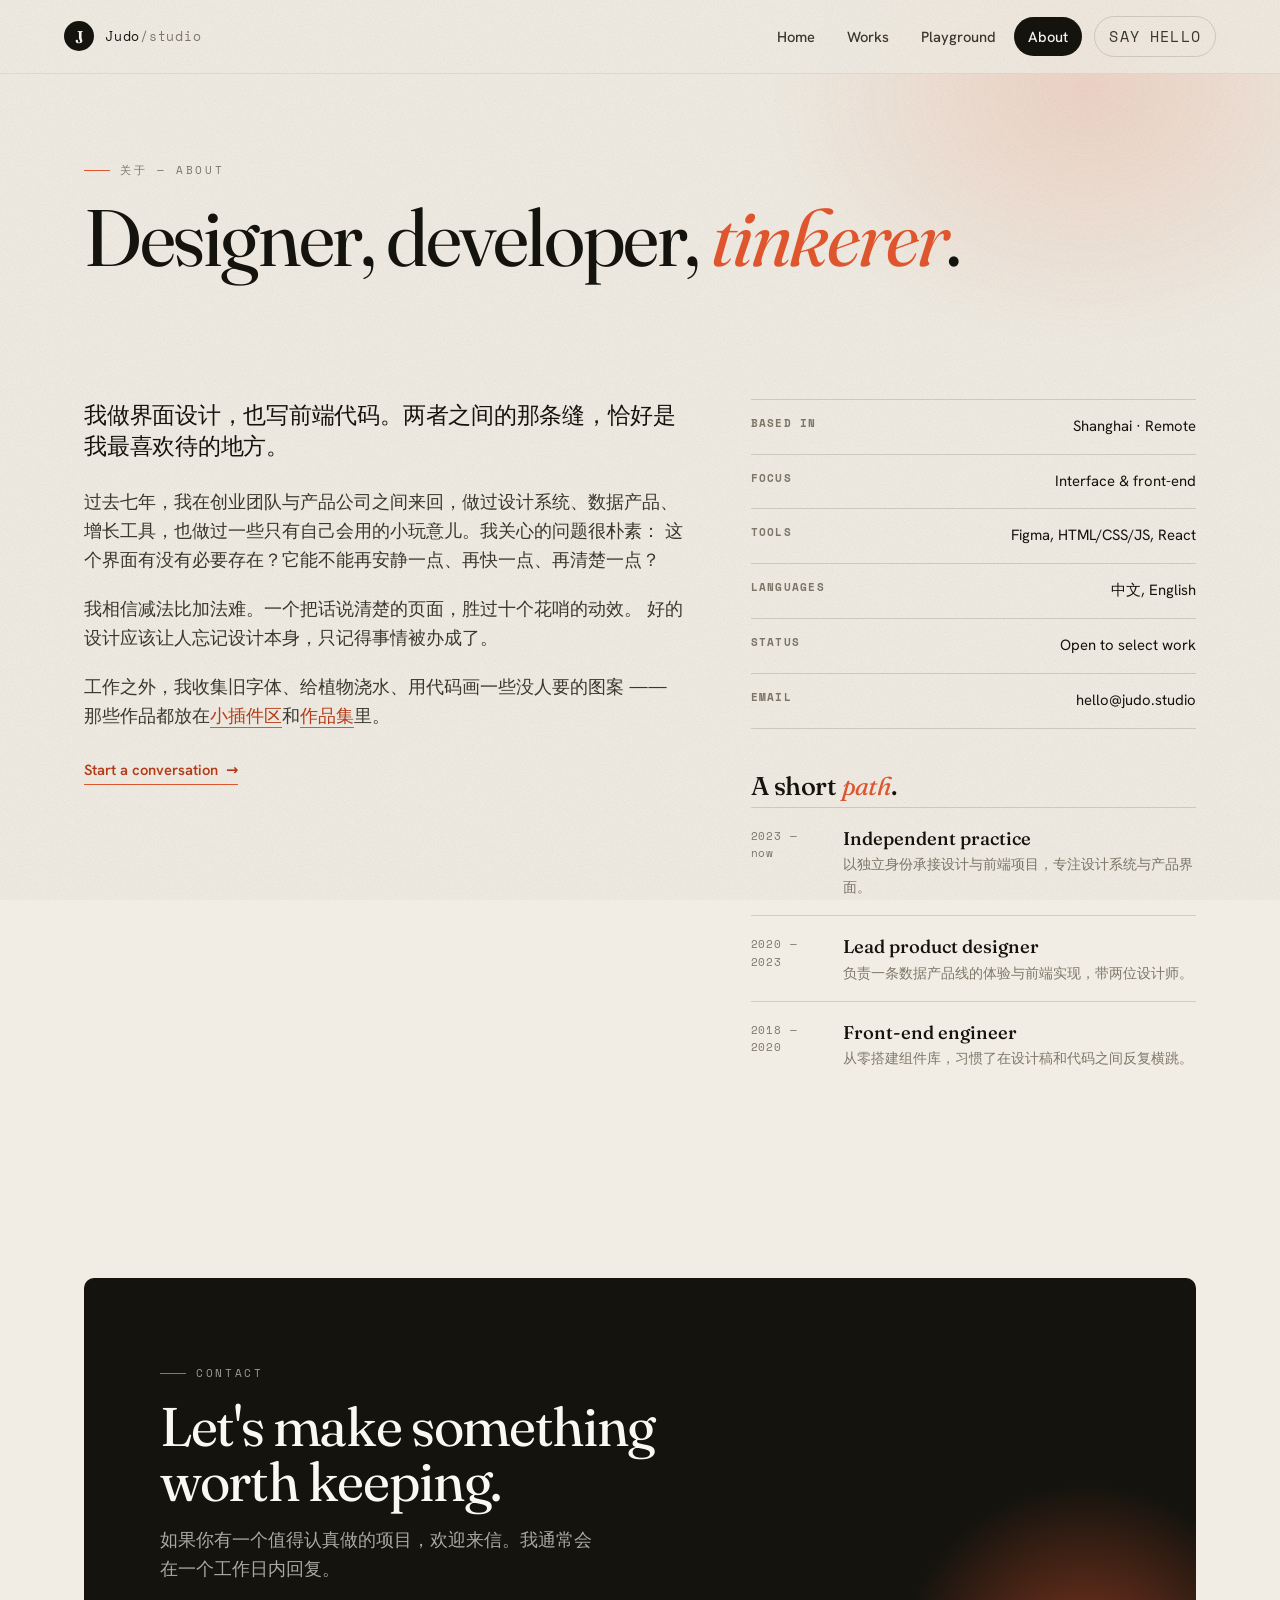
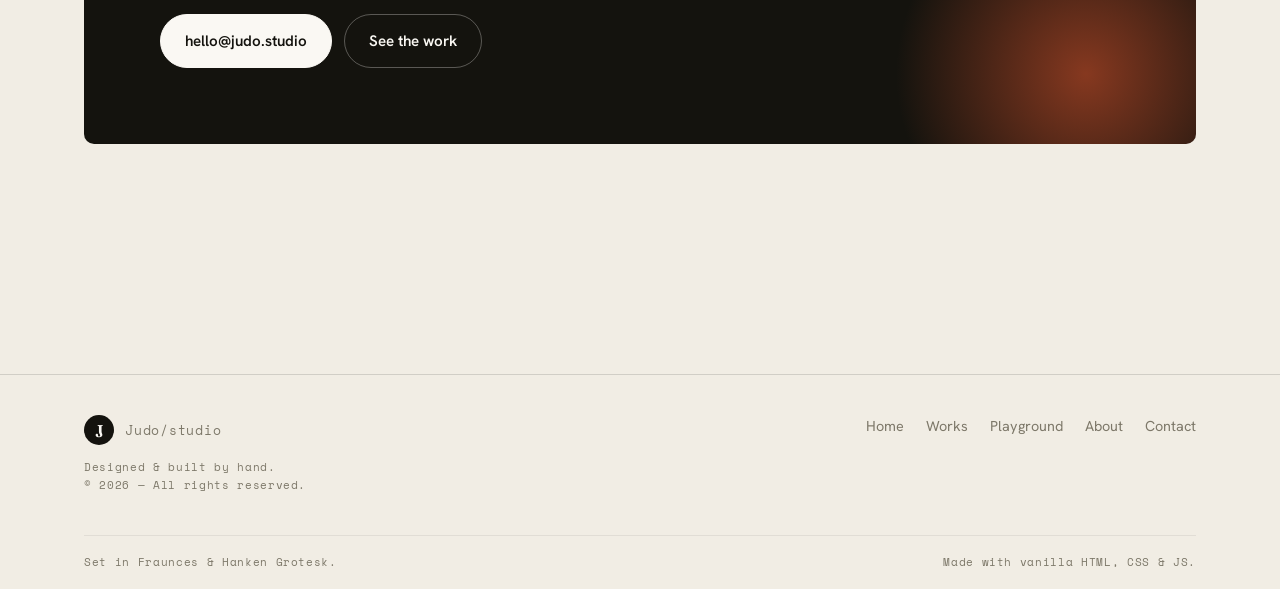
==== about.html @ c6990fbd "Add personal portfolio site with works and interactive playground Static site (plain HTML/CSS/JS, no" ====
<!DOCTYPE html>
<html lang="zh-CN">
<head>
<meta charset="UTF-8">
<meta name="viewport" content="width=device-width, initial-scale=1">
<title>About — Judo / Studio</title>
<meta name="description" content="About Judo — a designer and front-end developer focused on calm, considered interfaces. Get in touch.">
<meta name="theme-color" content="#f1ede4">
<link rel="stylesheet" href="assets/css/fonts.css">
<link rel="stylesheet" href="assets/css/style.css">
</head>
<body data-page="about">
<div class="page-glow" aria-hidden="true"></div>

<header class="site-header">
  <div class="wrap">
    <a class="brand" href="index.html" aria-label="Judo Studio — home">
      <span class="brand-mark">J</span>
      <span class="brand-text">Judo<em>/studio</em></span>
    </a>
    <nav class="nav" id="site-nav" aria-label="Primary">
      <a href="index.html">Home</a>
      <a href="works.html">Works</a>
      <a href="playground.html">Playground</a>
      <a href="about.html" aria-current="page">About</a>
      <a class="nav-cta" href="#contact">Say hello</a>
    </nav>
    <button class="nav-toggle" aria-label="Toggle navigation" aria-expanded="false" aria-controls="site-nav"><span></span></button>
  </div>
</header>

<main>
  <section class="page-intro wrap">
    <span class="eyebrow">关于 — About</span>
    <h1 style="margin-top:18px">Designer, developer, <em>tinkerer</em>.</h1>
  </section>

  <section class="section section--tight wrap">
    <div class="about-grid">
      <div class="prose reveal">
        <p>
          我做界面设计，也写前端代码。两者之间的那条缝，恰好是我最喜欢待的地方。
        </p>
        <p>
          过去七年，我在创业团队与产品公司之间来回，做过设计系统、数据产品、
          增长工具，也做过一些只有自己会用的小玩意儿。我关心的问题很朴素：
          这个界面有没有必要存在？它能不能再安静一点、再快一点、再清楚一点？
        </p>
        <p>
          我相信减法比加法难。一个把话说清楚的页面，胜过十个花哨的动效。
          好的设计应该让人忘记设计本身，只记得事情被办成了。
        </p>
        <p>
          工作之外，我收集旧字体、给植物浇水、用代码画一些没人要的图案 ——
          那些作品都放在<a href="playground.html">小插件区</a>和<a href="works.html">作品集</a>里。
        </p>
        <a class="textlink" href="#contact" style="margin-top:6px">Start a conversation <span aria-hidden="true">→</span></a>
      </div>

      <aside class="reveal">
        <ul class="fact-list">
          <li><b>Based in</b><span>Shanghai · Remote</span></li>
          <li><b>Focus</b><span>Interface &amp; front-end</span></li>
          <li><b>Tools</b><span>Figma, HTML/CSS/JS, React</span></li>
          <li><b>Languages</b><span>中文, English</span></li>
          <li><b>Status</b><span>Open to select work</span></li>
          <li><b>Email</b><a href="mailto:hello@judo.studio">hello@judo.studio</a></li>
        </ul>

        <h3 class="section-title" style="font-size:1.6rem;margin-top:44px">A short <em>path</em>.</h3>
        <ul class="timeline">
          <li>
            <time>2023 — now</time>
            <div><h4>Independent practice</h4><p>以独立身份承接设计与前端项目，专注设计系统与产品界面。</p></div>
          </li>
          <li>
            <time>2020 — 2023</time>
            <div><h4>Lead product designer</h4><p>负责一条数据产品线的体验与前端实现，带两位设计师。</p></div>
          </li>
          <li>
            <time>2018 — 2020</time>
            <div><h4>Front-end engineer</h4><p>从零搭建组件库，习惯了在设计稿和代码之间反复横跳。</p></div>
          </li>
        </ul>
      </aside>
    </div>
  </section>

  <section class="section wrap" id="contact">
    <div class="contact-band reveal">
      <span class="eyebrow" style="color:rgba(250,248,243,.6)">Contact</span>
      <h2 style="margin-top:16px">Let's make something worth keeping.</h2>
      <p>如果你有一个值得认真做的项目，欢迎来信。我通常会在一个工作日内回复。</p>
      <div class="contact-links">
        <a class="btn" href="mailto:hello@judo.studio">hello@judo.studio</a>
        <a class="btn btn--ghost" href="works.html">See the work</a>
      </div>
    </div>
  </section>
</main>

<footer class="site-footer">
  <div class="wrap">
    <div class="footer-grid">
      <div>
        <a class="brand" href="index.html"><span class="brand-mark">J</span><span class="brand-text">Judo<em>/studio</em></span></a>
        <p class="footer-note" style="margin-top:14px">Designed &amp; built by hand.<br>© <span data-year>2026</span> — All rights reserved.</p>
      </div>
      <nav aria-label="Footer">
        <a href="index.html">Home</a>
        <a href="works.html">Works</a>
        <a href="playground.html">Playground</a>
        <a href="about.html">About</a>
        <a href="about.html#contact">Contact</a>
      </nav>
    </div>
    <div class="footer-bottom">
      <span class="footer-note">Set in Fraunces &amp; Hanken Grotesk.</span>
      <span class="footer-note">Made with vanilla HTML, CSS &amp; JS.</span>
    </div>
  </div>
</footer>

<script src="assets/js/main.js"></script>
</body>
</html>
---- assets/css/fonts.css ----
/* Self-hosted webfonts (latin subset) */

@font-face {
  font-family: 'Fraunces';
  font-style: italic;
  font-weight: 300 700;
  font-display: swap;
  src: url('../fonts/fraunces-italic-300-700.woff2') format('woff2');
}

@font-face {
  font-family: 'Fraunces';
  font-style: normal;
  font-weight: 300 700;
  font-display: swap;
  src: url('../fonts/fraunces-normal-300-700.woff2') format('woff2');
}

@font-face {
  font-family: 'Hanken Grotesk';
  font-style: italic;
  font-weight: 400;
  font-display: swap;
  src: url('../fonts/hanken-grotesk-italic-400.woff2') format('woff2');
}

@font-face {
  font-family: 'Hanken Grotesk';
  font-style: normal;
  font-weight: 300 700;
  font-display: swap;
  src: url('../fonts/hanken-grotesk-normal-300-700.woff2') format('woff2');
}

@font-face {
  font-family: 'Space Mono';
  font-style: italic;
  font-weight: 400;
  font-display: swap;
  src: url('../fonts/space-mono-italic-400.woff2') format('woff2');
}

@font-face {
  font-family: 'Space Mono';
  font-style: normal;
  font-weight: 400;
  font-display: swap;
  src: url('../fonts/space-mono-normal-400.woff2') format('woff2');
}

@font-face {
  font-family: 'Space Mono';
  font-style: normal;
  font-weight: 700;
  font-display: swap;
  src: url('../fonts/space-mono-normal-700.woff2') format('woff2');
}
---- assets/css/style.css ----
/* =========================================================
   Judo / Studio — design system
   Warm editorial minimalism: ivory paper, warm ink, vermilion.
   ========================================================= */

:root {
  /* palette */
  --paper:      #f1ede4;
  --paper-2:    #e9e4d8;
  --paper-3:    #faf8f3;
  --ink:        #14130e;
  --ink-soft:   #3a382f;
  --muted:      #7d7869;
  --line:       rgba(20, 19, 14, 0.14);
  --line-soft:  rgba(20, 19, 14, 0.07);
  --accent:     #e4572e;
  --accent-ink: #b83c17;
  --pine:       #1f5c4c;

  /* type */
  --display: "Fraunces", "Iowan Old Style", Georgia, serif;
  --sans:    "Hanken Grotesk", "Helvetica Neue", system-ui, sans-serif;
  --mono:    "Space Mono", ui-monospace, "SFMono-Regular", monospace;

  /* metrics */
  --page: 1240px;
  --gutter: clamp(20px, 5vw, 72px);
  --radius: 4px;
  --radius-lg: 10px;
  --ease: cubic-bezier(0.22, 1, 0.36, 1);

  --header-h: 74px;
}

/* ---------- reset ---------- */
*, *::before, *::after { box-sizing: border-box; }
html { -webkit-text-size-adjust: 100%; scroll-behavior: smooth; }
body {
  margin: 0;
  background: var(--paper);
  color: var(--ink);
  font-family: var(--sans);
  font-size: clamp(16px, 1.02vw + 13px, 18px);
  line-height: 1.6;
  font-weight: 400;
  -webkit-font-smoothing: antialiased;
  text-rendering: optimizeLegibility;
  overflow-x: hidden;
}
img, svg { display: block; max-width: 100%; }
a { color: inherit; text-decoration: none; }
button { font: inherit; color: inherit; cursor: pointer; }
h1, h2, h3, h4, p, figure, blockquote { margin: 0; }
ul { margin: 0; padding: 0; list-style: none; }
input, select, textarea { font: inherit; color: inherit; }
::selection { background: var(--accent); color: var(--paper-3); }

/* ---------- texture + atmosphere ---------- */
body::before {
  content: "";
  position: fixed;
  inset: 0;
  z-index: 9999;
  pointer-events: none;
  opacity: 0.5;
  mix-blend-mode: multiply;
  background-image: url("data:image/svg+xml,%3Csvg xmlns='http://www.w3.org/2000/svg' width='140' height='140'%3E%3Cfilter id='n'%3E%3CfeTurbulence type='fractalNoise' baseFrequency='0.9' numOctaves='3' stitchTiles='stitch'/%3E%3CfeColorMatrix type='saturate' values='0'/%3E%3C/filter%3E%3Crect width='100%25' height='100%25' filter='url(%23n)' opacity='0.32'/%3E%3C/svg%3E");
}
.page-glow {
  position: fixed;
  top: -30vh; right: -20vw;
  width: 70vw; height: 80vh;
  background: radial-gradient(closest-side, rgba(228, 87, 46, 0.16), transparent 70%);
  pointer-events: none;
  z-index: 0;
  filter: blur(10px);
}

/* ---------- layout ---------- */
.wrap { width: min(100%, var(--page)); margin-inline: auto; padding-inline: var(--gutter); position: relative; z-index: 1; }
.section { padding-block: clamp(64px, 9vw, 132px); }
.section--tight { padding-block: clamp(44px, 6vw, 84px); }
.hairline { height: 1px; background: var(--line); border: 0; }

/* eyebrow / labels */
.eyebrow {
  font-family: var(--mono);
  font-size: 11px;
  letter-spacing: 0.24em;
  text-transform: uppercase;
  color: var(--muted);
  display: inline-flex;
  align-items: center;
  gap: 10px;
}
.eyebrow::before {
  content: "";
  width: 26px; height: 1px;
  background: var(--accent);
}

/* section heading */
.section-head {
  display: grid;
  grid-template-columns: minmax(0, 1fr) auto;
  align-items: end;
  gap: 24px;
  margin-bottom: clamp(32px, 4vw, 56px);
}
.section-title {
  font-family: var(--display);
  font-weight: 500;
  font-optical-sizing: auto;
  font-size: clamp(1.9rem, 4.6vw, 3.4rem);
  line-height: 1.02;
  letter-spacing: -0.02em;
  margin-top: 14px;
}
.section-title em { font-style: italic; font-weight: 400; color: var(--accent); }
.section-note { max-width: 34ch; color: var(--muted); font-size: 0.95rem; }

/* ---------- header ---------- */
.site-header {
  position: sticky;
  top: 0;
  z-index: 100;
  height: var(--header-h);
  display: flex;
  align-items: center;
  background: color-mix(in srgb, var(--paper) 82%, transparent);
  backdrop-filter: blur(14px) saturate(1.2);
  border-bottom: 1px solid var(--line-soft);
}
.site-header .wrap { display: flex; align-items: center; justify-content: space-between; gap: 20px; width: 100%; }
.brand { display: inline-flex; align-items: center; gap: 11px; }
.brand-mark {
  width: 30px; height: 30px;
  display: grid; place-items: center;
  background: var(--ink);
  color: var(--paper-3);
  font-family: var(--display);
  font-size: 17px; font-weight: 600;
  border-radius: 50%;
  transition: transform 0.5s var(--ease), background 0.3s;
}
.brand:hover .brand-mark { transform: rotate(-14deg) scale(1.06); background: var(--accent); }
.brand-text { font-family: var(--mono); font-size: 13px; letter-spacing: 0.06em; }
.brand-text em { font-style: normal; color: var(--muted); }

.nav { display: flex; align-items: center; gap: 4px; }
.nav a {
  position: relative;
  padding: 8px 14px;
  font-size: 0.92rem;
  font-weight: 500;
  color: var(--ink-soft);
  border-radius: 100px;
  transition: color 0.25s, background 0.25s;
}
.nav a:hover { color: var(--ink); background: var(--line-soft); }
.nav a[aria-current="page"] { color: var(--paper-3); background: var(--ink); }
.nav a[aria-current="page"]:hover { background: var(--ink); }
.nav-cta {
  font-family: var(--mono);
  font-size: 11.5px;
  letter-spacing: 0.08em;
  text-transform: uppercase;
  border: 1px solid var(--line);
  padding: 9px 16px;
  border-radius: 100px;
  margin-left: 8px;
  transition: background 0.25s, color 0.25s, border-color 0.25s;
}
.nav-cta:hover { background: var(--accent); color: var(--paper-3); border-color: var(--accent); }

.nav-toggle {
  display: none;
  width: 42px; height: 42px;
  border: 1px solid var(--line);
  border-radius: 50%;
  background: transparent;
  position: relative;
}
.nav-toggle span, .nav-toggle span::before, .nav-toggle span::after {
  content: ""; position: absolute; left: 50%; width: 16px; height: 1.5px;
  background: var(--ink); transform: translateX(-50%);
  transition: transform 0.3s var(--ease), opacity 0.2s;
}
.nav-toggle span { top: 50%; margin-top: -0.75px; }
.nav-toggle span::before { top: -5px; }
.nav-toggle span::after { top: 5px; }
body.nav-open .nav-toggle span { background: transparent; }
body.nav-open .nav-toggle span::before { transform: translateX(-50%) translateY(5px) rotate(45deg); }
body.nav-open .nav-toggle span::after { transform: translateX(-50%) translateY(-5px) rotate(-45deg); }

/* ---------- buttons ---------- */
.btn {
  display: inline-flex;
  align-items: center;
  gap: 10px;
  padding: 14px 24px;
  border-radius: 100px;
  font-weight: 600;
  font-size: 0.95rem;
  border: 1px solid var(--ink);
  background: var(--ink);
  color: var(--paper-3);
  transition: transform 0.4s var(--ease), background 0.3s, color 0.3s, box-shadow 0.3s;
}
.btn:hover { transform: translateY(-2px); box-shadow: 0 12px 28px -14px rgba(20,19,14,0.7); }
.btn .arrow { transition: transform 0.4s var(--ease); }
.btn:hover .arrow { transform: translateX(4px); }
.btn--ghost { background: transparent; color: var(--ink); border-color: var(--line); }
.btn--ghost:hover { border-color: var(--ink); background: transparent; }
.btn--accent { background: var(--accent); border-color: var(--accent); }
.btn--accent:hover { background: var(--accent-ink); border-color: var(--accent-ink); }

.textlink {
  display: inline-flex; align-items: center; gap: 8px;
  font-weight: 600; font-size: 0.92rem;
  border-bottom: 1px solid var(--line);
  padding-bottom: 3px;
  transition: border-color 0.3s, gap 0.35s var(--ease);
}
.textlink:hover { border-color: var(--accent); gap: 13px; color: var(--accent-ink); }

/* ---------- hero ---------- */
.hero { padding-top: clamp(48px, 8vw, 104px); padding-bottom: clamp(40px, 6vw, 72px); }
.hero-meta {
  display: flex; flex-wrap: wrap; gap: 12px 28px;
  justify-content: space-between;
  font-family: var(--mono); font-size: 11px; letter-spacing: 0.14em;
  text-transform: uppercase; color: var(--muted);
  border-bottom: 1px solid var(--line);
  padding-bottom: 18px; margin-bottom: clamp(28px, 5vw, 54px);
}
.hero h1 {
  font-family: var(--display);
  font-weight: 400;
  font-size: clamp(2.7rem, 8.4vw, 7rem);
  line-height: 0.98;
  letter-spacing: -0.03em;
  max-width: 16ch;
}
.hero h1 .accent {
  font-style: italic;
  color: var(--accent);
  position: relative;
  white-space: nowrap;
}
.hero h1 .accent::after {
  content: "";
  position: absolute; left: 0; right: 0; bottom: 0.08em; height: 3px;
  background: var(--accent); transform-origin: left;
  transform: scaleX(0);
  animation: rule 1.1s var(--ease) 0.55s forwards;
}
@keyframes rule { to { transform: scaleX(1); } }

.hero-foot {
  display: grid;
  grid-template-columns: 1.1fr 0.9fr;
  gap: clamp(24px, 5vw, 72px);
  align-items: end;
  margin-top: clamp(34px, 5vw, 60px);
}
.hero-lede { font-size: clamp(1.05rem, 1.6vw, 1.3rem); color: var(--ink-soft); max-width: 46ch; }
.hero-actions { display: flex; flex-wrap: wrap; gap: 12px; margin-top: 26px; }
.hero-stat { display: flex; gap: clamp(24px, 4vw, 52px); }
.hero-stat div { display: flex; flex-direction: column; gap: 2px; }
.hero-stat b { font-family: var(--display); font-size: clamp(1.7rem, 3vw, 2.4rem); font-weight: 500; line-height: 1; }
.hero-stat span { font-family: var(--mono); font-size: 10.5px; letter-spacing: 0.14em; text-transform: uppercase; color: var(--muted); }

/* ticker */
.ticker {
  border-top: 1px solid var(--line);
  border-bottom: 1px solid var(--line);
  padding-block: 16px;
  overflow: hidden;
  white-space: nowrap;
  background: var(--paper-2);
}
.ticker-track { display: inline-flex; gap: 44px; animation: ticker 34s linear infinite; }
.ticker:hover .ticker-track { animation-play-state: paused; }
.ticker span {
  font-family: var(--display); font-size: clamp(1.2rem, 2.4vw, 1.9rem);
  font-weight: 400; font-style: italic; letter-spacing: -0.01em;
  display: inline-flex; align-items: center; gap: 44px;
}
.ticker span::after { content: "\2733"; font-style: normal; color: var(--accent); font-size: 0.7em; }
@keyframes ticker { to { transform: translateX(-50%); } }

/* ---------- work grid ---------- */
.work-grid {
  display: grid;
  grid-template-columns: repeat(6, 1fr);
  gap: clamp(16px, 2vw, 30px);
}
.card {
  grid-column: span 3;
  display: flex;
  flex-direction: column;
  gap: 18px;
  group: card;
}
.card--wide { grid-column: span 4; }
.card--narrow { grid-column: span 2; }
.card--full { grid-column: span 6; }

.card-link { display: block; }
.thumb {
  position: relative;
  aspect-ratio: 4 / 3;
  border-radius: var(--radius-lg);
  overflow: hidden;
  background: var(--paper-2);
  border: 1px solid var(--line-soft);
}
.card--wide .thumb { aspect-ratio: 16 / 10; }
.card--narrow .thumb { aspect-ratio: 3 / 4; }
.card--full .thumb { aspect-ratio: 21 / 9; }
.thumb svg { width: 100%; height: 100%; transition: transform 1.1s var(--ease); }
.card-link:hover .thumb svg { transform: scale(1.045); }
.thumb::after {
  content: "";
  position: absolute; inset: 0;
  background: linear-gradient(180deg, transparent 55%, rgba(20,19,14,0.28));
  opacity: 0; transition: opacity 0.5s var(--ease);
}
.card-link:hover .thumb::after { opacity: 1; }
.thumb-go {
  position: absolute; right: 14px; bottom: 14px;
  width: 46px; height: 46px;
  display: grid; place-items: center;
  border-radius: 50%;
  background: var(--paper-3);
  color: var(--ink);
  transform: translateY(12px) scale(0.85);
  opacity: 0;
  transition: transform 0.5s var(--ease), opacity 0.4s;
}
.card-link:hover .thumb-go { transform: translateY(0) scale(1); opacity: 1; }
.thumb-tag {
  position: absolute; top: 12px; left: 12px;
  font-family: var(--mono); font-size: 10px; letter-spacing: 0.12em;
  text-transform: uppercase;
  background: color-mix(in srgb, var(--paper-3) 88%, transparent);
  padding: 5px 10px; border-radius: 100px;
  backdrop-filter: blur(6px);
}

.card-body { display: flex; flex-direction: column; gap: 8px; }
.card-title-row { display: flex; align-items: baseline; justify-content: space-between; gap: 14px; }
.card-title {
  font-family: var(--display); font-size: clamp(1.35rem, 2.6vw, 1.85rem);
  font-weight: 500; letter-spacing: -0.02em; line-height: 1.1;
}
.card-year { font-family: var(--mono); font-size: 11px; color: var(--muted); letter-spacing: 0.08em; }
.card-desc { color: var(--muted); font-size: 0.95rem; max-width: 54ch; }
.tags { display: flex; flex-wrap: wrap; gap: 6px; margin-top: 6px; }
.tag {
  font-family: var(--mono); font-size: 10.5px; letter-spacing: 0.06em;
  text-transform: uppercase;
  border: 1px solid var(--line); border-radius: 100px;
  padding: 5px 11px; color: var(--ink-soft);
}

/* ---------- playground ---------- */
.widget-grid {
  display: grid;
  grid-template-columns: repeat(2, minmax(0, 1fr));
  gap: clamp(16px, 2vw, 26px);
}
.widget {
  background: var(--paper-3);
  border: 1px solid var(--line);
  border-radius: var(--radius-lg);
  padding: clamp(20px, 2.6vw, 30px);
  display: flex;
  flex-direction: column;
  gap: 18px;
  position: relative;
  transition: box-shadow 0.5s var(--ease), transform 0.5s var(--ease);
}
.widget:hover { transform: translateY(-3px); box-shadow: 0 26px 50px -34px rgba(20,19,14,0.55); }
.widget-head { display: flex; align-items: flex-start; gap: 14px; justify-content: space-between; }
.widget-num {
  font-family: var(--mono); font-size: 11px; color: var(--accent);
  letter-spacing: 0.14em; padding-top: 5px;
}
.widget-title { font-family: var(--display); font-size: clamp(1.25rem, 2.2vw, 1.6rem); font-weight: 500; letter-spacing: -0.015em; }
.widget-desc { color: var(--muted); font-size: 0.9rem; margin-top: 3px; }
.widget-body { flex: 1; }
.howto {
  display: flex; gap: 10px; align-items: flex-start;
  border-top: 1px dashed var(--line);
  padding-top: 14px;
  font-size: 0.82rem; color: var(--muted); line-height: 1.5;
}
.howto b { font-family: var(--mono); font-size: 10px; letter-spacing: 0.14em; text-transform: uppercase; color: var(--ink); flex: none; padding-top: 2px; }

/* widget controls */
.field { display: flex; flex-direction: column; gap: 7px; }
.field label { font-family: var(--mono); font-size: 10.5px; letter-spacing: 0.12em; text-transform: uppercase; color: var(--muted); }
.field .row { display: flex; align-items: center; gap: 12px; }
input[type="range"] {
  -webkit-appearance: none; appearance: none;
  width: 100%; height: 3px; background: var(--line); border-radius: 100px; outline: none;
}
input[type="range"]::-webkit-slider-thumb {
  -webkit-appearance: none; appearance: none;
  width: 18px; height: 18px; border-radius: 50%;
  background: var(--ink); border: 3px solid var(--paper-3);
  box-shadow: 0 0 0 1px var(--line); cursor: pointer;
  transition: transform 0.2s;
}
input[type="range"]::-webkit-slider-thumb:hover { transform: scale(1.15); background: var(--accent); }
input[type="range"]::-moz-range-thumb {
  width: 14px; height: 14px; border-radius: 50%; background: var(--ink);
  border: 2px solid var(--paper-3); cursor: pointer;
}
input[type="color"] {
  -webkit-appearance: none; appearance: none;
  width: 42px; height: 42px; padding: 0; border: 1px solid var(--line);
  border-radius: 8px; background: none; cursor: pointer;
}
input[type="color"]::-webkit-color-swatch-wrapper { padding: 3px; }
input[type="color"]::-webkit-color-swatch { border: none; border-radius: 5px; }
input[type="text"], textarea, select {
  width: 100%; padding: 11px 13px;
  background: var(--paper); border: 1px solid var(--line);
  border-radius: var(--radius); outline: none;
  transition: border-color 0.25s, box-shadow 0.25s;
}
input[type="text"]:focus, textarea:focus, select:focus {
  border-color: var(--accent); box-shadow: 0 0 0 3px rgba(228,87,46,0.14);
}
textarea { resize: vertical; min-height: 92px; line-height: 1.5; }
.mini-btn {
  font-family: var(--mono); font-size: 11px; letter-spacing: 0.08em;
  text-transform: uppercase;
  border: 1px solid var(--line); background: transparent;
  padding: 8px 13px; border-radius: 100px;
  transition: background 0.25s, color 0.25s, border-color 0.25s;
}
.mini-btn:hover { background: var(--ink); color: var(--paper-3); border-color: var(--ink); }
.mini-btn--solid { background: var(--ink); color: var(--paper-3); border-color: var(--ink); }
.mini-btn--solid:hover { background: var(--accent); border-color: var(--accent); }
.btn-row { display: flex; flex-wrap: wrap; gap: 8px; }

/* palette widget */
.swatches { display: grid; grid-template-columns: repeat(5, 1fr); gap: 8px; }
.swatch {
  aspect-ratio: 3 / 4; border-radius: 8px; border: 1px solid var(--line-soft);
  display: flex; align-items: flex-end; justify-content: center;
  padding-bottom: 8px; position: relative; overflow: hidden;
  transition: transform 0.4s var(--ease);
}
.swatch:hover { transform: translateY(-4px); }
.swatch code {
  font-family: var(--mono); font-size: 9.5px; letter-spacing: 0.02em;
  background: color-mix(in srgb, var(--paper-3) 86%, transparent);
  padding: 2px 6px; border-radius: 4px; color: var(--ink);
}

/* pomodoro */
.timer { display: grid; place-items: center; gap: 16px; }
.ring { position: relative; width: 168px; height: 168px; }
.ring svg { transform: rotate(-90deg); }
.ring circle { fill: none; stroke-width: 7; }
.ring .track { stroke: var(--line-soft); }
.ring .prog { stroke: var(--accent); stroke-linecap: round; transition: stroke-dashoffset 0.6s linear, stroke 0.4s; }
.ring-time {
  position: absolute; inset: 0; display: grid; place-items: center;
  font-family: var(--display); font-size: 2.4rem; font-weight: 500; letter-spacing: -0.02em;
  font-variant-numeric: tabular-nums;
}
.mode-pills { display: flex; gap: 6px; }
.mode-pills button { border-radius: 100px; }

/* previews */
.preview {
  border: 1px solid var(--line); border-radius: var(--radius);
  min-height: 120px; display: grid; place-items: center;
  background: var(--paper); overflow: hidden; position: relative;
}
.preview--grid {
  background-image:
    linear-gradient(var(--line-soft) 1px, transparent 1px),
    linear-gradient(90deg, var(--line-soft) 1px, transparent 1px);
  background-size: 22px 22px;
}
.code-out {
  font-family: var(--mono); font-size: 12px; line-height: 1.6;
  background: var(--ink); color: #ece7db;
  padding: 12px 14px; border-radius: var(--radius);
  word-break: break-all; white-space: pre-wrap;
}
.stats-row { display: grid; grid-template-columns: repeat(4, 1fr); gap: 10px; }
.stat { text-align: center; border: 1px solid var(--line); border-radius: var(--radius); padding: 12px 6px; }
.stat b { display: block; font-family: var(--display); font-size: 1.5rem; font-weight: 500; }
.stat span { font-family: var(--mono); font-size: 9.5px; letter-spacing: 0.1em; text-transform: uppercase; color: var(--muted); }
.contrast-badges { display: flex; gap: 8px; flex-wrap: wrap; }
.badge { font-family: var(--mono); font-size: 10.5px; letter-spacing: 0.06em; text-transform: uppercase; padding: 5px 10px; border-radius: 100px; border: 1px solid var(--line); }
.badge.pass { background: var(--pine); color: #eef6f1; border-color: var(--pine); }
.badge.fail { background: var(--paper-2); color: var(--muted); }

/* ---------- filters ---------- */
.filters { display: flex; flex-wrap: wrap; gap: 8px; margin-top: 30px; }
.card.is-hidden { display: none; }

/* ---------- about ---------- */
.about-grid { display: grid; grid-template-columns: 1.15fr 0.85fr; gap: clamp(28px, 5vw, 80px); align-items: start; }
.prose p { margin-bottom: 1.15em; color: var(--ink-soft); max-width: 62ch; }
.prose p:first-of-type { font-size: clamp(1.15rem, 2vw, 1.45rem); color: var(--ink); font-family: var(--display); line-height: 1.35; letter-spacing: -0.01em; }
.prose a { border-bottom: 1px solid var(--accent); color: var(--accent-ink); }
.fact-list { border-top: 1px solid var(--line); }
.fact-list li { display: flex; justify-content: space-between; gap: 18px; padding: 15px 0; border-bottom: 1px solid var(--line); font-size: 0.93rem; }
.fact-list b { font-family: var(--mono); font-size: 10.5px; letter-spacing: 0.12em; text-transform: uppercase; color: var(--muted); }
.timeline { margin-top: 8px; }
.timeline li { display: grid; grid-template-columns: 74px 1fr; gap: 18px; padding: 16px 0; border-top: 1px solid var(--line); }
.timeline time { font-family: var(--mono); font-size: 11px; letter-spacing: 0.08em; color: var(--muted); padding-top: 4px; }
.timeline h4 { font-family: var(--display); font-size: 1.15rem; font-weight: 500; }
.timeline p { color: var(--muted); font-size: 0.9rem; }

/* contact block */
.contact-band {
  background: var(--ink); color: var(--paper-3);
  border-radius: var(--radius-lg);
  padding: clamp(34px, 6vw, 76px);
  position: relative; overflow: hidden;
}
.contact-band::after {
  content: ""; position: absolute; right: -80px; bottom: -120px;
  width: 380px; height: 380px; border-radius: 50%;
  background: radial-gradient(closest-side, rgba(228,87,46,0.55), transparent);
}
.contact-band h2 { font-family: var(--display); font-weight: 400; font-size: clamp(1.9rem, 5vw, 3.4rem); line-height: 1.02; letter-spacing: -0.025em; max-width: 18ch; }
.contact-band p { color: rgba(250,248,243,0.65); margin-top: 16px; max-width: 44ch; }
.contact-links { display: flex; flex-wrap: wrap; gap: 12px; margin-top: 30px; position: relative; z-index: 1; }
.contact-band .btn { background: var(--paper-3); color: var(--ink); border-color: var(--paper-3); }
.contact-band .btn:hover { background: var(--accent); border-color: var(--accent); color: var(--paper-3); }
.contact-band .btn--ghost { background: transparent; color: var(--paper-3); border-color: rgba(250,248,243,0.3); }
.contact-band .btn--ghost:hover { border-color: var(--paper-3); color: var(--paper-3); }

/* ---------- footer ---------- */
.site-footer { border-top: 1px solid var(--line); margin-top: clamp(60px, 9vw, 120px); }
.footer-grid { display: flex; flex-wrap: wrap; justify-content: space-between; gap: 24px; padding-block: 40px; }
.footer-grid nav { display: flex; flex-wrap: wrap; gap: 6px 22px; }
.footer-grid a { font-size: 0.9rem; color: var(--muted); transition: color 0.25s; }
.footer-grid a:hover { color: var(--ink); }
.footer-note { font-family: var(--mono); font-size: 11px; letter-spacing: 0.06em; color: var(--muted); }
.footer-bottom { border-top: 1px solid var(--line-soft); padding-block: 18px; display: flex; flex-wrap: wrap; justify-content: space-between; gap: 10px; }

/* ---------- page intro (sub pages) ---------- */
.page-intro { padding-top: clamp(40px, 6vw, 88px); padding-bottom: clamp(24px, 4vw, 46px); }
.page-intro h1 { font-family: var(--display); font-weight: 400; font-size: clamp(2.4rem, 7vw, 5rem); line-height: 0.98; letter-spacing: -0.03em; max-width: 20ch; }
.page-intro h1 em { font-style: italic; color: var(--accent); }
.page-intro .lede { margin-top: 22px; max-width: 56ch; color: var(--ink-soft); font-size: clamp(1.02rem, 1.5vw, 1.2rem); }

/* toast */
.toast {
  position: fixed; left: 50%; bottom: 28px; transform: translate(-50%, 20px);
  background: var(--ink); color: var(--paper-3);
  font-family: var(--mono); font-size: 12px; letter-spacing: 0.04em;
  padding: 11px 18px; border-radius: 100px;
  opacity: 0; pointer-events: none; z-index: 2000;
  transition: opacity 0.3s, transform 0.4s var(--ease);
}
.toast.show { opacity: 1; transform: translate(-50%, 0); }

/* reveal */
.reveal { opacity: 0; transform: translateY(26px); }
.reveal.in { opacity: 1; transform: none; transition: opacity 0.9s var(--ease), transform 0.9s var(--ease); }

/* ---------- responsive ---------- */
@media (max-width: 900px) {
  .hero-foot { grid-template-columns: 1fr; }
  .about-grid { grid-template-columns: 1fr; }
  .card, .card--wide, .card--narrow, .card--full { grid-column: span 3; }
  .card--narrow .thumb, .card--wide .thumb, .card--full .thumb { aspect-ratio: 4 / 3; }
  .widget-grid { grid-template-columns: 1fr; }
}
@media (max-width: 760px) {
  .nav {
    position: fixed;
    inset: var(--header-h) 0 auto 0;
    flex-direction: column;
    align-items: stretch;
    gap: 2px;
    padding: 16px var(--gutter) 26px;
    background: var(--paper);
    border-bottom: 1px solid var(--line);
    transform: translateY(-12px);
    opacity: 0; pointer-events: none;
    transition: opacity 0.3s, transform 0.4s var(--ease);
  }
  body.nav-open .nav { opacity: 1; transform: none; pointer-events: auto; }
  .nav a { padding: 13px 12px; font-size: 1.05rem; border-radius: 8px; }
  .nav-cta { margin: 8px 0 0; text-align: center; padding: 13px; }
  .nav-toggle { display: block; }
  .section-head { grid-template-columns: 1fr; align-items: start; }
  .hero-stat { flex-wrap: wrap; gap: 22px 34px; }
  .stats-row { grid-template-columns: repeat(2, 1fr); }
  .swatches { grid-template-columns: repeat(5, 1fr); gap: 5px; }
  .swatch code { font-size: 0; padding: 0; width: 100%; height: 100%; background: transparent; }
  .timeline li { grid-template-columns: 62px 1fr; }
}
@media (max-width: 560px) {
  .card, .card--wide, .card--narrow, .card--full { grid-column: span 6; }
  .footer-grid { flex-direction: column; }
}

@media (prefers-reduced-motion: reduce) {
  *, *::before, *::after { animation-duration: 0.001ms !important; animation-iteration-count: 1 !important; transition-duration: 0.001ms !important; scroll-behavior: auto !important; }
  .reveal { opacity: 1; transform: none; }
}
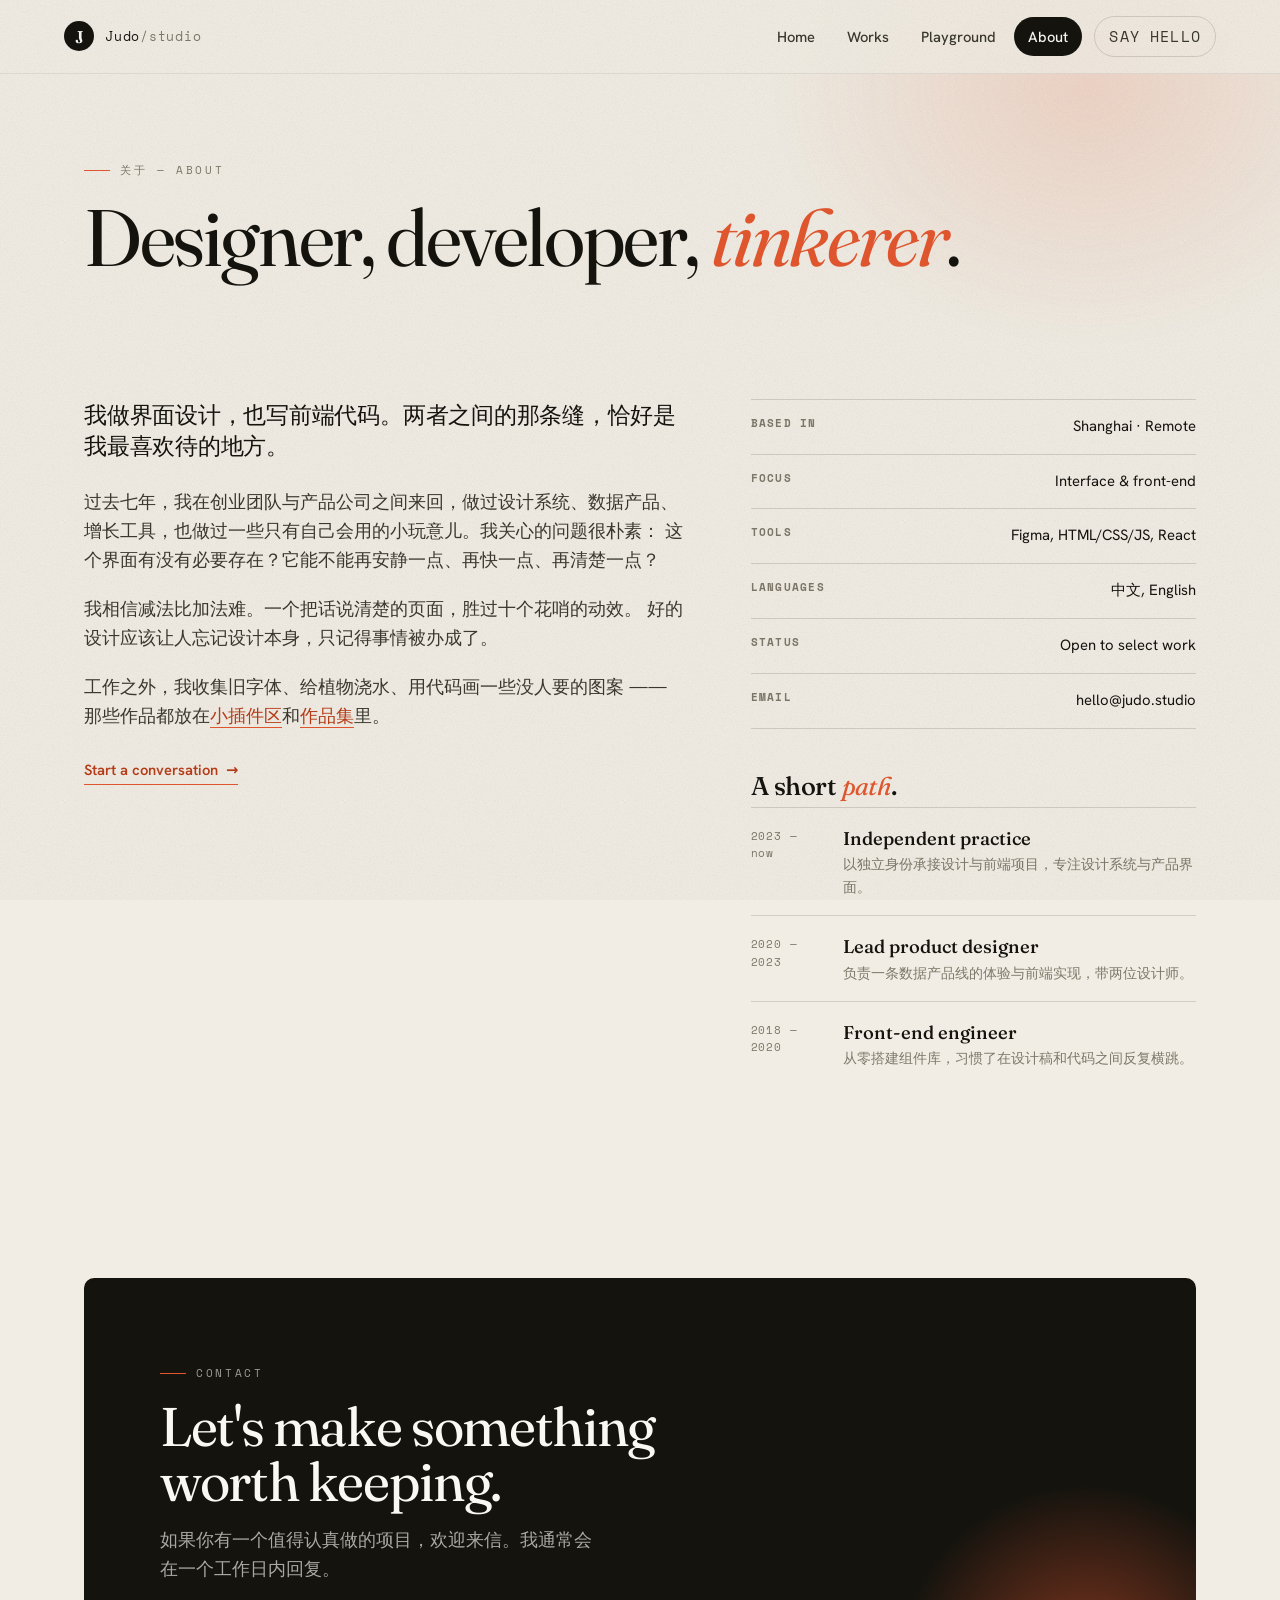
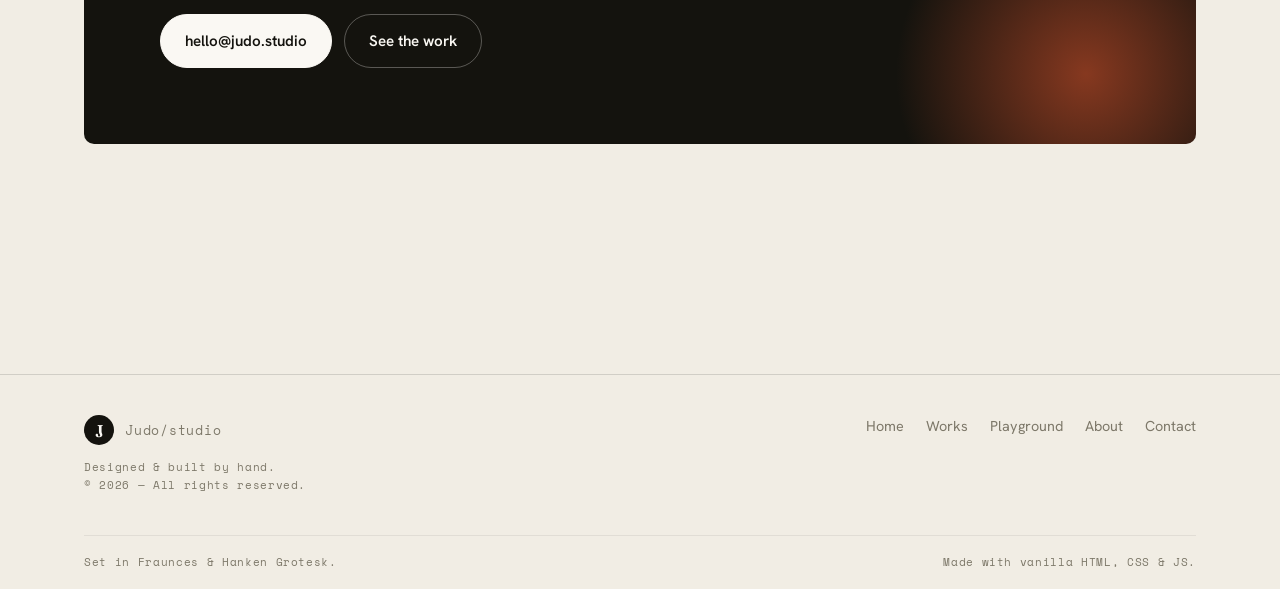
==== commit d62d3fa8: "Add font licence and favicon - assets/fonts/OFL.txt carries the SIL OFL 1.1 text for Fraunces,   Han" ====
--- a/about.html
+++ b/about.html
@@ -6,6 +6,7 @@
 <title>About — Judo / Studio</title>
 <meta name="description" content="About Judo — a designer and front-end developer focused on calm, considered interfaces. Get in touch.">
 <meta name="theme-color" content="#f1ede4">
+<link rel="icon" href="assets/favicon.svg" type="image/svg+xml">
 <link rel="stylesheet" href="assets/css/fonts.css">
 <link rel="stylesheet" href="assets/css/style.css">
 </head>
--- a/assets/css/fonts.css
+++ b/assets/css/fonts.css
@@ -1,4 +1,6 @@
-/* Self-hosted webfonts (latin subset) */
+/* Self-hosted webfonts (latin subset).
+   Fraunces, Hanken Grotesk and Space Mono are licensed under the SIL Open
+   Font License 1.1 — see OFL.txt in the fonts directory. */
 
 @font-face {
   font-family: 'Fraunces';
